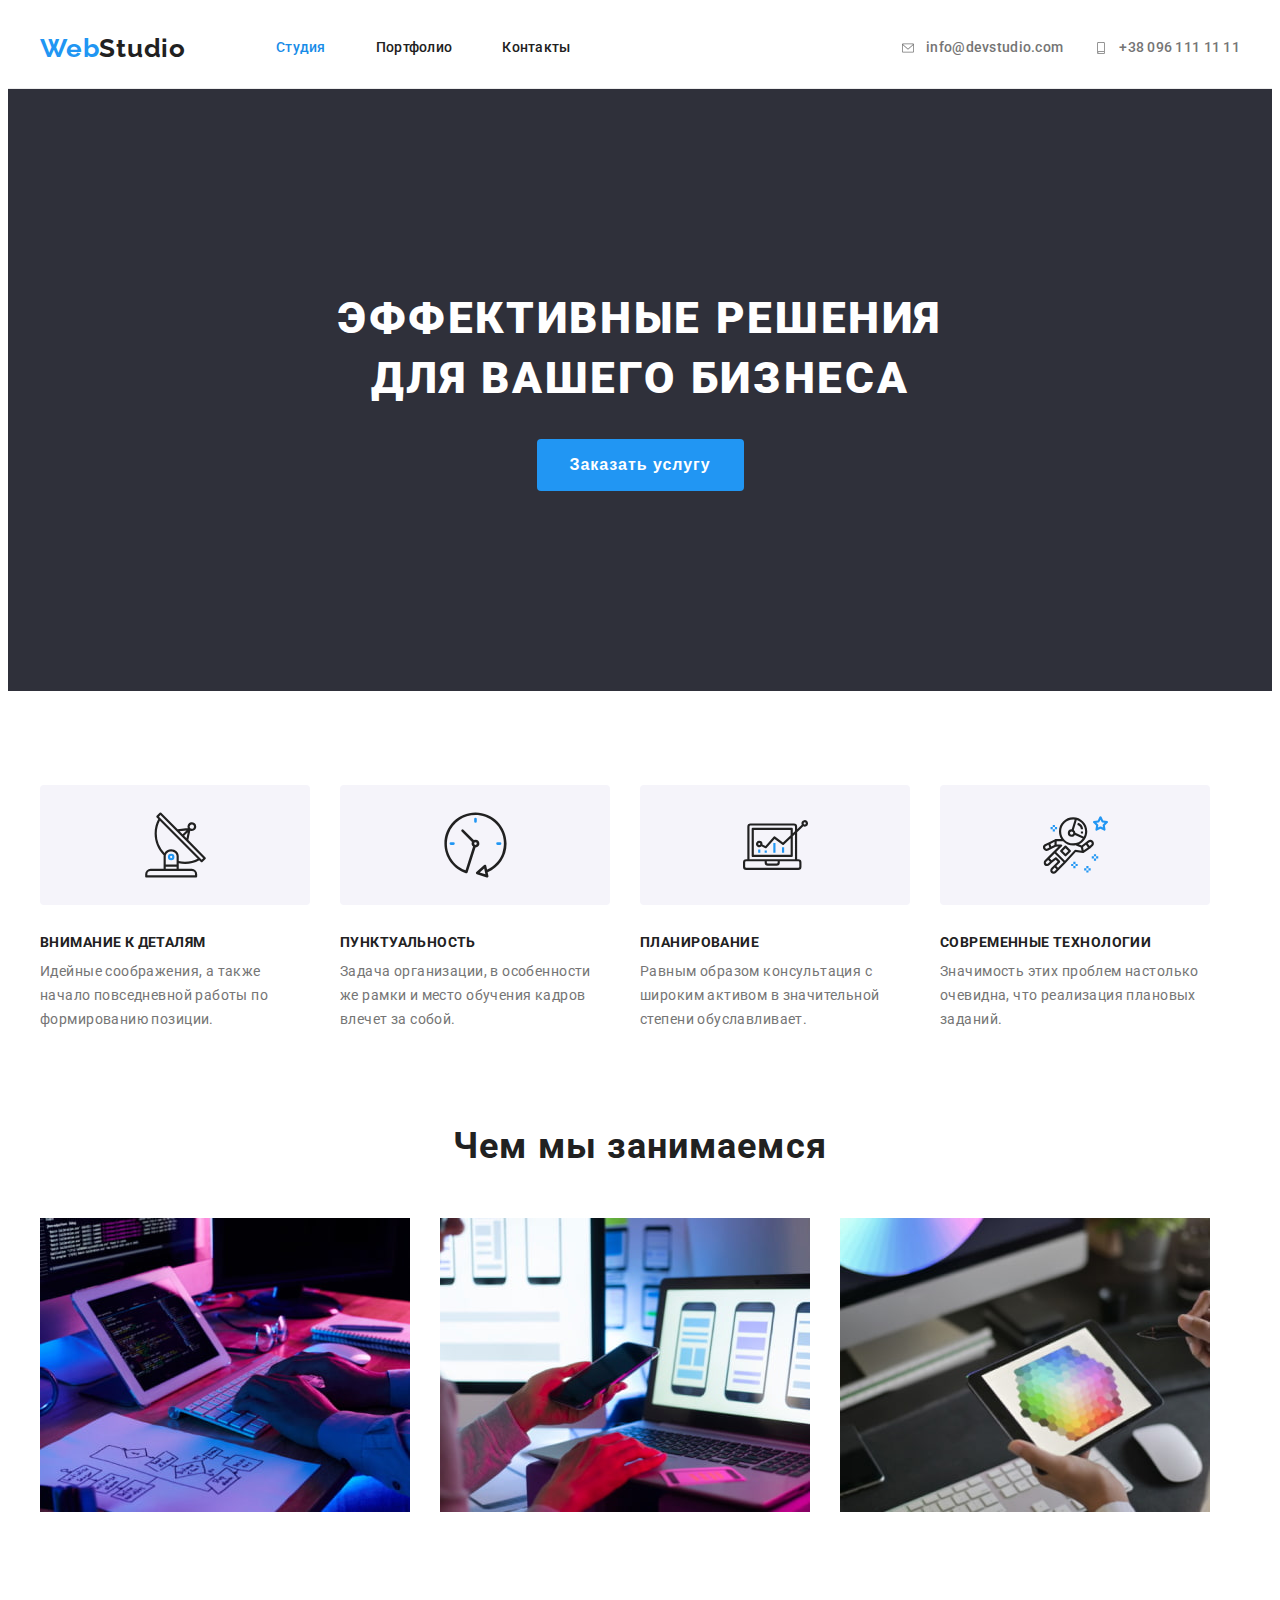
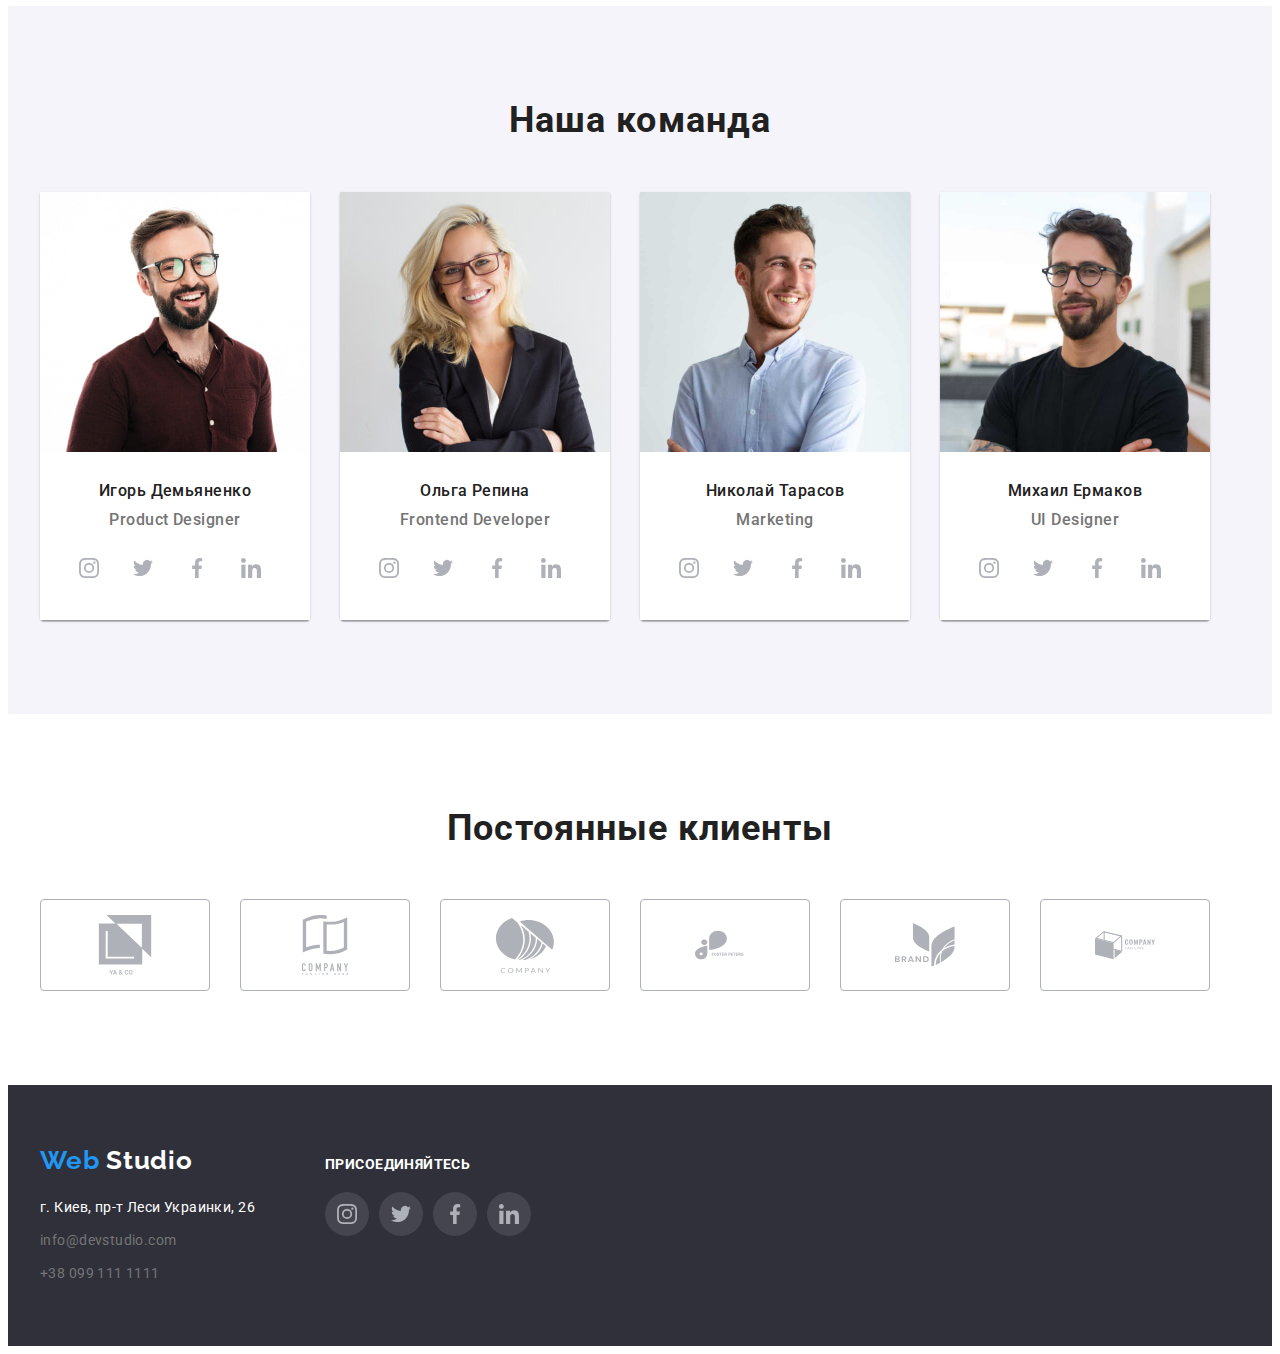
==== index.html @ 4fe82eee "hw4" ====
<!DOCTYPE html>
<html lang="ru">
<head>
    <meta charset="UTF-8">
    <meta http-equiv="X-UA-Compatible" content="IE=edge">
    <meta name="viewport" content="width=device-width, initial-scale=1.0">
    <title>Document</title>
    <link rel="stylesheet" href="https://cdnjs.cloudflare.com/ajax/libs/modern-normalize/1.1.0/modern-normalize.min.css"
        integrity="sha512-wpPYUAdjBVSE4KJnH1VR1HeZfpl1ub8YT/NKx4PuQ5NmX2tKuGu6U/JRp5y+Y8XG2tV+wKQpNHVUX03MfMFn9Q=="
        crossorigin="anonymous" referrerpolicy="no-referrer" />
    <link rel="preconnect" href="https://fonts.googleapis.com">
    <link rel="preconnect" href="https://fonts.gstatic.com" crossorigin>
    <link href="https://fonts.googleapis.com/css2?family=Roboto:wght@400;500;700;900&display=swap" rel="stylesheet">
    <link rel="preconnect" href="https://fonts.googleapis.com">
    <link rel="preconnect" href="https://fonts.gstatic.com" crossorigin>
    <link href="https://fonts.googleapis.com/css2?family=Raleway:wght@700&display=swap" rel="stylesheet">
    <link rel="stylesheet" href="./css/styles.css">
</head>
<body>
    <header class="page-header border">
        <div class="container header-wrap">
            <a href="./index.html" class="logo link margin-logo"><span class="blue-logo-part">Web</span>Studio</a>
            <nav class="navigation">
                <ul class="list-flex">
                    <li class="m-left list">
                        <a class="header-link link current" href="./index.html">Студия</a></li>
                    <li class="m-left list">
                        <a class="header-link link" href="./portfolio.html">Портфолио</a></li>
                    <li class="m-left list">
                        <a class="header-link link" href="">Контакты</a></li>   
                </ul>
            </nav>
            <ul class="header-contacts">
                <li class="header-contacts-item list">
                    <a class="contacts-link header-link link" href="mailto:info@devstudio.com">
                        <svg class="button-icon" width="16px" height="12px">
                            <use href="./images/symbol-defs.svg#icon-envelope"></use>
                        </svg>
                        info@devstudio.com</a></li>
                <li class="header-contacts-item list">
                    <a class="contacts-link header-link link" href="tel:+380961111111">
                        <svg class="button-icon" width="16px" height="12px">
                            <use href="./images/symbol-defs.svg#icon-smartphone"></use>
                        </svg>
                        +38 096 111 11 11</a></li>
            </ul> 
        </div>
    </header>
    <main>
        <section class="hero">
            <div class="container text-center">
                <h1 class="hero-title centred">Эффективные решения <br> для вашего бизнеса</h1>
                <button class="hero-button btn" type="button">Заказать услугу</button>
            </div>
        </section>
        <!--Преимущества-->
        <section class="benefits section">
            <div class="container ">
                <h2 class="benefits-title centred visually-hidden">Наши преимущества</h2>
                    <ul class="benefits-list">
                        <li class="benefit-item list">
                            <div class="bg-icon">
                                <svg width="65px" height="70px">
                                    <use href="./images/symbol-defs.svg#icon-antenna"></use>
                                </svg>
                            </div>
                            <h3 class="benefit-title">Внимание к деталям</h3>
                            <p class="benefit-text">Идейные соображения, а также начало повседневной работы по формированию позиции.</p>
                        </li>
                        <li class="benefit-item list">
                            <div class="bg-icon">
                                <svg width="65px" height="70px">
                                    <use href="./images/symbol-defs.svg#icon-clock"></use>
                                </svg>
                            </div>
                            <h3 class="benefit-title">Пунктуальность</h3>
                            <p class="benefit-text">Задача организации, в особенности же рамки и место обучения кадров влечет за собой.</p>
                        </li>
                        <li class="benefit-item list">
                            <div class="bg-icon">
                                <svg width="65px" height="70px">
                                    <use href="./images/symbol-defs.svg#icon-diagram"></use>
                                </svg>
                            </div>
                            <h3 class="benefit-title">Планирование</h3>
                            <p class="benefit-text">Равным образом консультация с широким активом в значительной степени обуславливает.</p>
                        </li>
                        <li class="benefit-item list">
                            <div class="bg-icon">
                                <svg width="65px" height="70px">
                                    <use href="./images/symbol-defs.svg#icon-astronaut"></use>
                                </svg>
                            </div>
                            <h3 class="benefit-title">Современные технологии</h3>
                            <p class="benefit-text">Значимость этих проблем настолько очевидна, что реализация плановых заданий.</p>
                        </li>
                    </ul>
            </div>
        </section>
        <!--Примеры работ-->
        <section class="works section">
            <div class="container">
                <h2 class="title-text">Чем мы занимаемся</h2>
                <ul class="works-list">
                    <li class="works-picture list">
                        <img src="./images/cputub.jpg" alt="человек работает на компьютере и планшете" width="370" height="294">
                    </li>
                    <li class="works-picture list">
                        <img src="./images/cpusmart.jpg" alt="человек работает на компьютере и смартфоне" width="370" height="294">
                    </li>
                    <li class="works-picture list">
                        <img src="./images/tub.jpg" alt="человек работает на планшете" width="370" height="294">
                    </li>
                </ul>
            </div>
        </section>
        <!--Сотрудники-->
        <section class="team section">
            <div class="container">
                <h2 class="title-text">Наша команда</h2>
                <ul class="team-list">
                    <li class="team-employee list">
                        <img class="team-img" src="./images/igor.jpg" alt="фото игоря" width="270" height="260">
                        <div class="employee-wrap">
                            <h3 class="employee-text">Игорь Демьяненко</h3>
                            <p class="employee-position employee-text" lang="en">Product Designer</p>
                            <ul class="network">
                                <li class="list">
                                    <a class="network-link" href=""> 
                                        <div class="network-icon">
                                            <svg width="20px" height="20px">
                                                <use href="./images/symbol-defs.svg#icon-instagram"></use>
                                            </svg>
                                        </div>
                                    </a>
                                </li>
                                <li class="list">
                                    <a class="network-link" href="">
                                        <div class="network-icon">
                                            <svg width="20px" height="20px">
                                                <use href="./images/symbol-defs.svg#icon-twitter"></use>
                                            </svg>
                                        </div>
                                    </a>
                                </li>
                                <li class="list">
                                    <a class="network-link" href="">
                                        <div class="network-icon">
                                            <svg width="20px" height="20px">
                                                <use href="./images/symbol-defs.svg#icon-facebook"></use>
                                            </svg>
                                        </div>
                                    </a>
                                </li>
                                <li class="list">
                                    <a class="network-link" href="">
                                        <div class="network-icon">
                                            <svg width="20px" height="20px">
                                                <use href="./images/symbol-defs.svg#icon-linkedin"></use>
                                            </svg>
                                        </div>
                                    </a>
                                </li>
                            </ul>
                        </div>
                    </li>
                    <li class="team-employee list">
                        <img class="team-img" src="./images/olga.jpg" alt="фото ольги" width="270" height="260">
                        <div class="employee-wrap">
                            <h3 class="employee-text">Ольга Репина</h3>
                            <p class="employee-position employee-text" lang="en">Frontend Developer</p>
                            <ul class="network">
                                <li class="list">
                                    <a class="network-link" href="">
                                        <div class="network-icon">
                                            <svg width="20px" height="20px">
                                                <use href="./images/symbol-defs.svg#icon-instagram"></use>
                                            </svg>
                                        </div>
                                    </a>
                                </li>
                                <li class="list">
                                    <a class="network-link" href="">
                                        <div class="network-icon">
                                            <svg width="20px" height="20px">
                                                <use href="./images/symbol-defs.svg#icon-twitter"></use>
                                            </svg>
                                        </div>
                                    </a>
                                </li>
                                <li class="list">
                                    <a class="network-link" href="">
                                        <div class="network-icon">
                                            <svg width="20px" height="20px">
                                                <use href="./images/symbol-defs.svg#icon-facebook"></use>
                                            </svg>
                                        </div>
                                    </a>
                                </li>
                                <li class="list">
                                    <a class="network-link" href="">
                                        <div class="network-icon">
                                            <svg width="20px" height="20px">
                                                <use href="./images/symbol-defs.svg#icon-linkedin"></use>
                                            </svg>
                                        </div>
                                    </a>
                                </li>
                            </ul>
                        </div>
                    </li>
                    <li class="team-employee list">
                        <img class="team-img" src="./images/nikolay.jpg" alt="фото николая" width="270" height="260">
                        <div class="employee-wrap">
                            <h3 class="employee-text">Николай Тарасов</h3>
                            <p class="employee-position employee-text" lang="en">Marketing</p>
                            <ul class="network">
                                <li class="list">
                                    <a class="network-link" href="">
                                        <div class="network-icon">
                                            <svg width="20px" height="20px">
                                                <use href="./images/symbol-defs.svg#icon-instagram"></use>
                                            </svg>
                                        </div>
                                    </a>
                                </li>
                                <li class="list">
                                    <a class="network-link" href="">
                                        <div class="network-icon">
                                            <svg width="20px" height="20px">
                                                <use href="./images/symbol-defs.svg#icon-twitter"></use>
                                            </svg>
                                        </div>
                                    </a>
                                </li>
                                <li class="list">
                                    <a class="network-link" href="">
                                        <div class="network-icon">
                                            <svg width="20px" height="20px">
                                                <use href="./images/symbol-defs.svg#icon-facebook"></use>
                                            </svg>
                                        </div>
                                    </a>
                                </li>
                                <li class="list">
                                    <a class="network-link" href="">
                                        <div class="network-icon">
                                            <svg width="20px" height="20px">
                                                <use href="./images/symbol-defs.svg#icon-linkedin"></use>
                                            </svg>
                                        </div>
                                    </a>
                                </li>
                            </ul>
                        </div>
                    </li>
                    <li class="team-employee list">
                        <img class="team-img" src="./images/michail.jpg" alt="фото михаила" width="270" height="260">
                        <div class="employee-wrap">
                            <h3 class="employee-text">Михаил Ермаков</h3>
                            <p class="employee-position employee-text" lang="en">UI Designer</p>
                            <ul class="network">
                                <li class="list">
                                    <a class="network-link" href="">
                                        <div class="network-icon">
                                            <svg width="20px" height="20px">
                                                <use href="./images/symbol-defs.svg#icon-instagram"></use>
                                            </svg>
                                        </div>
                                    </a>
                                </li>
                                <li class="list">
                                    <a class="network-link" href="">
                                        <div class="network-icon">
                                            <svg width="20px" height="20px">
                                                <use href="./images/symbol-defs.svg#icon-twitter"></use>
                                            </svg>
                                        </div>
                                    </a>
                                </li>
                                <li class="list">
                                    <a class="network-link" href="">
                                        <div class="network-icon">
                                            <svg width="20px" height="20px">
                                                <use href="./images/symbol-defs.svg#icon-facebook"></use>
                                            </svg>
                                        </div>
                                    </a>
                                </li>
                                <li class="list">
                                    <a class="network-link" href="">
                                        <div class="network-icon">
                                            <svg width="20px" height="20px">
                                                <use href="./images/symbol-defs.svg#icon-linkedin"></use>
                                            </svg>
                                        </div>
                                    </a>
                                </li>
                            </ul>
                        </div>
                    </li>
                </ul>
            </div>
        </section>
    <!-- Постоянные клиенты -->
        <section class="section">
            <div class="container">
                <h2 class="title-text">Постоянные клиенты</h2>
                <ul class="list-flex clients">
                    <li class="list">
                        <a href="">
                            <div class="bg-clients clients-icon">
                                <svg width="106px" height="60px">
                                    <use href="./images/symbol-defs.svg#icon-group1">
                                    </use>
                                </svg>
                            </div>
                        </a>
                    </li>
                    <li class="list">
                        <a href="">
                            <div class="bg-clients clients-icon">
                                <svg width="106px" height="60px">
                                    <use href="./images/symbol-defs.svg#icon-group2">
                                    </use>
                                </svg>
                            </div>
                        </a>
                    </li>
                    <li class="list">
                        <a href="">
                            <div class="bg-clients clients-icon">
                                <svg width="106px" height="60px">
                                    <use href="./images/symbol-defs.svg#icon-group3">
                                    </use>
                                </svg>
                            </div>
                        </a>
                    </li>
                    <li class="list">
                        <a href="">
                            <div class="bg-clients clients-icon">
                                <svg width="106px" height="60px">
                                    <use href="./images/symbol-defs.svg#icon-group4">
                                    </use>
                                </svg>
                            </div>
                        </a>
                    </li>
                    <li class="list">
                        <a href="">
                            <div class="bg-clients clients-icon">
                                <svg width="106px" height="60px">
                                    <use href="./images/symbol-defs.svg#icon-group5">
                                    </use>
                                </svg>
                            </div>
                        </a>
                    </li>
                    <li class="list">
                        <a href="">
                            <div class="bg-clients clients-icon">
                                <svg width="106px" height="60px">
                                    <use href="./images/symbol-defs.svg#icon-group6">
                                    </use>
                                </svg>
                            </div>
                        </a>
                    </li>
                </ul>
            </div>
        </section>
    </main>
    <!--Контакты-->
    <footer class="footer bbg-color">
        <div class="container list-flex baseline">
            <div class="footer-leftblock">
            <a href="./index.html" class="logo-footer logo white link">
                <span class="blue-logo-part">Web</span>
                Studio</a>
            <address class="address">
                <ul class="address-list">
                            <li class="list"><a class="white address-contacts link " href="https://goo.gl/maps/EYbTeW79EmDgqPvR7">г. Киев, пр-т
                                    Леси Украинки, 26</a></li>
                            <li class="list"><a class="address-contacts link" href="mailto:info@devstudio.com">info@devstudio.com</a></li>
                            <li class="list"><a class="address-contacts link" href="tel:+380991111111">+38 099 111 1111</a></li>
                </ul>
            </div>
                <div>
                    <h2 class="footer-join">Присоединяйтесь</h2>
                    <ul class="footer-network">
                        <li class="list">
                            <a class="network-link" href="">
                                <div class="network-icon network-icon-bg">
                                    <svg width="20px" height="20px">
                                        <use href="./images/symbol-defs.svg#icon-instagram"></use>
                                    </svg>
                                </div>
                            </a>
                        </li>
                        <li class="list">
                            <a class="network-link" href="">
                                <div class="network-icon network-icon-bg">
                                    <svg width="20px" height="20px">
                                        <use href="./images/symbol-defs.svg#icon-twitter"></use>
                                    </svg>
                                </div>
                            </a>
                        </li>
                        <li class="list">
                            <a class="network-link" href="">
                                <div class="network-icon network-icon-bg">
                                    <svg width="20px" height="20px">
                                        <use href="./images/symbol-defs.svg#icon-facebook"></use>
                                    </svg>
                                </div>
                            </a>
                        </li>
                        <li class="list">
                            <a class="network-link" href="">
                                <div class="network-icon network-icon-bg">
                                    <svg width="20px" height="20px">
                                        <use href="./images/symbol-defs.svg#icon-linkedin"></use>
                                    </svg>
                                </div>
                            </a>
                        </li>
                    </ul>
                </div>
            </address>    
        </div>
    </footer>
</body>
</html>
---- css/styles.css ----
:root {
  --white-text-color: #ffffff;
  --title-color: #212121;
  --main-text-color: #757575;
  --hover-color: #2196f3;
  --bg-btn-color: #2196f3;
  --btn-hover-color: #188ce8;
  --bg-color: #2f303a;
  --bg-section-color: #f5f4fa;
  --clients-icon-color: #afb1b8;
  --bg-network-footer-color: #44454e;
}
body {
  font-family: "Roboto", sans-serif;
  color: var(--main-text-color);
}

/* Сброс точек в списках */
.list {
  list-style: none;
}
/* Сброс подчёркиваний ссылок */
.link {
  text-decoration: none;
}
/* Сброс маржинов и падингов h,p,ul */
h1,
h2,
h3,
h4,
h5,
h6,
p,
ul {
  margin: 0;
  padding: 0;
}
/* Основной контейнер */
.container {
  width: 1200px;
  padding-left: 15px;
  padding-right: 15px;
  margin: 0 auto;
}
/* Параметры секций */
.section {
  padding: 94px 0;
}
/* Визуальное скрытие */
.visually-hidden {
  position: absolute;
  clip: rect(0 0 0 0);
  width: 1px;
  height: 1px;
  margin: -1px;
}
/* Центрирование текста */
.text-center {
  text-align: center;
}
/* Параметры img */
img {
  display: block;
  width: 100%;
  height: auto;
}
/* Блоки под иконки в Преимуществах */
.bg-icon {
  display: flex;
  justify-content: center;
  align-items: center;
  background-color: var(--bg-section-color);
  border-radius: 4px;
  width: 270px;
  height: 120px;
  margin-bottom: 30px;
}
/* Маржин для иконок в кнопках */
.button-icon {
  margin-right: 10px;
}
/* Фон логотипов клиентов */
.bg-clients {
  display: flex;
  justify-content: center;
  align-items: center;
  box-sizing: border-box;
  border: 1px solid #afb1b8;
  border-radius: 4px;
  width: 170px;
  height: 92px;
}
/* Маржин для логотипов клиентов */
.bg-clients:nth-last-child(n) {
  margin-right: 30px;
}

/* Обёртка для хедера */
.header-wrap {
  display: flex;
  align-items: center;
}
/* Рамка в хедере */
.border {
  border-bottom: 1px solid #ececec;
}
/* Синяя часть логотипа в хедере */
.blue-logo-part {
  font-weight: 700;
  font-size: 26px;
  line-height: 1.19;
  letter-spacing: 0.03em;
  color: var(--hover-color);
}
/* Тёмная часть доготипа в хедере */
.logo {
  font-family: "Raleway", sans-serif;
  font-weight: 700;
  font-size: 26px;
  line-height: 1.19;
  letter-spacing: 0.03em;
  color: var(--title-color);
}
/* Отступ в лого */
.margin-logo {
  margin-right: 90px;
}

/* Ссылка лого в хедере */
.header-link {
  display: inline-block;
  padding: 32px 0;
  font-style: normal;
  font-weight: 500;
  font-size: 14px;
  line-height: 1.14;
  letter-spacing: 0.02em;
  color: var(--title-color);
}
/* Ховер и фокус лого в хедере */
.header-link:hover,
.header-link:focus {
  color: var(--hover-color);
  fill: var(--hover-color);
}

/* Отступы между ссылками в навигации хедера */
.list-flex .m-left + .m-left {
  margin-left: 50px;
}
/* Контакты хедера */
.header-contacts {
  display: flex;
  margin-left: auto;
}
/* Подсветка ссылки выбранной страницы */
.list-flex .link.current {
  color: var(--btn-hover-color);
}

/* Отступ первого элемента списка контактов в хедере */
.header-contacts-item:first-child {
  margin-right: 30px;
}
/* Ссылка на электронную почту в хедере */
.contacts-link {
  display: flex;
  justify-content: center;
  align-items: center;
  color: var(--main-text-color);
  fill: var(--main-text-color);
}
/* Заголовок Героя */
.hero-title {
  margin-bottom: 30px;
  font-weight: 900;
  font-size: 44px;
  line-height: 1.36;
  text-align: center;
  letter-spacing: 0.06em;
  text-transform: uppercase;
  color: var(--white-text-color);
}
/* Кнопка: универсальные параметры */
.btn {
  display: inline-block;
  font-size: 16px;
  text-align: center;
  cursor: pointer;
  border-radius: 4px;
  border: 1px solid transparent;
}
/* Фон и падинг Героя */
.hero {
  background-color: var(--bg-color);
  padding: 200px 0;
}
/* Кнопка Героя */
.hero-button {
  padding: 10px 32px;
  min-width: 200px;
  font-weight: 700;
  line-height: 1.87;
  letter-spacing: 0.06em;
  color: var(--white-text-color);
  background-color: var(--bg-btn-color);
}
/* Универсальные ховер и фокус кнопок */
.hero-button:hover,
.hero-button:focus {
  background-color: var(--btn-hover-color);
}
/* Заголовок преимуществ */
.benefit-title {
  margin-bottom: 10px;
  font-weight: 700;
  font-size: 14px;
  line-height: 1.14;
  letter-spacing: 0.03em;
  text-transform: uppercase;
  color: var(--title-color);
}

/* Пункт списка преимуществ */
.benefit-item {
  width: 270px;
}
/* Отступ между пунктами списка преимуществ */
.benefit-item + .benefit-item {
  margin-left: 30px;
}
/* Текст преимуществ */
.benefit-text {
  font-size: 14px;
  line-height: 1.71;
  letter-spacing: 0.03em;
  color: var(--main-text-color);
}
/* Сброс верхнего паддинга в works */
.works {
  padding-top: 0;
}
/* Заголовок примеров работ */
.title-text {
  margin-bottom: 50px;
  font-weight: 700;
  font-size: 36px;
  line-height: 1.16;
  text-align: center;
  letter-spacing: 0.03em;
  color: var(--title-color);
}
/* Секция Команда  */
.team {
  background-color: var(--bg-section-color);
}
/* Карточка сотрудника */
.card {
  padding-top: 30px;
  padding-bottom: 30px;
  background-color: var(--white-text-color);
}
/* Флекс-контейнер для списков команды и работ */
.team-list,
.address,
.works-list,
.footer-network,
.list-flex,
.benefits-list,
.footer-network {
  display: flex;
}
/* Отступы для для пунктов списков работ и команды */
.works-picture + .works-picture,
.team-employee + .team-employee {
  margin-left: 30px;
}
/* Пункты списка сотрудников */
.team-employee {
  width: 270px;
  box-shadow: 0px 1px 3px rgba(0, 0, 0, 0.12), 0px 1px 1px rgba(0, 0, 0, 0.14),
    0px 2px 1px rgba(0, 0, 0, 0.2);
  border-radius: 0px 0px 4px 4px;
}
/* Враппер для employee */
.employee-wrap {
  padding-top: 30px;
  padding-bottom: 30px;
  background-color: #ffffff;
}
/* Имена сотрудников */
.employee-text {
  font-weight: 500;
  font-size: 16px;
  line-height: 1.18;
  text-align: center;
  letter-spacing: 0.03em;
  color: var(--title-color);
}
/* Должности сотрудников */
.employee-position {
  color: var(--main-text-color);
  margin-top: 10px;
}
/* Блоки соцсетей */
.network {
  display: flex;
  justify-content: center;
  padding: 16px 32px 0px 32px;
}
/* Геометрия для ссылок */
.network-link,
.portfolio-link {
  display: block;
}
.portfolio-link:hover,
.portfolio-link:focus {
  cursor: pointer;
  box-shadow: 0px 1px 1px rgba(0, 0, 0, 0.12), 0px 4px 4px rgba(0, 0, 0, 0.06),
    1px 4px 6px rgba(0, 0, 0, 0.16);
}
/* Иконка соцсетей */
.network-icon {
  width: 44px;
  height: 44px;
  margin: 0px;
  fill: var(--clients-icon-color);
  display: flex;
  justify-content: center;
  align-items: center;
  border-radius: 50%;
}
/* Фон для иконок соцсетей */
.network-icon-bg {
  background-color: var(--bg-network-footer-color);
}
/* Маржин иконок соцсетей */
.network-icon:nth-last-child(n) {
  margin-right: 10px;
}
/* Ховер и фокус иконок соцсетей */
.network-icon:hover,
.network-icon:focus {
  background-color: var(--hover-color);
  fill: var(--white-text-color);
}
/* Выравнивание по базовой линии */
.baseline {
  align-items: baseline;
}
/* Цвет логипов клиентов */
.clients-icon {
  fill: var(--clients-icon-color);
}
/* Ховер и фокус логотипов клиентов */
.clients-icon:hover,
.clients-icon:focus {
  fill: var(--hover-color);
  border-color: var(--hover-color);
}
/* footer */
.footer {
  padding-top: 60px;
  padding-bottom: 60px;
  background-color: var(--bg-color);
}
/* Левый блок в футере */
.footer-leftblock {
  margin-right: 70px;
}
/* Отступ для лого в футере */
.logo-footer {
  display: inline-block;
  margin-bottom: 20px;
  font-family: "Raleway", sans-serif;
  font-weight: 700;
  font-size: 26px;
  line-height: 1.19;
  letter-spacing: 0.03em;
}

/* Ссылка на адрес на карте в футере */
.address-contacts {
  font-style: normal;
  font-size: 14px;
  line-height: 1.71;
  letter-spacing: 0.03em;
  color: var(--main-text-color);
}
/* Ховер и фокус ссылки на адрес на карте в футере */
.address-contacts:hover,
.address-contacts:focus {
  color: var(--hover-color);
}
/* Цвет ссылки на карту в футере */
.white {
  color: var(--white-text-color);
}
/* Маржин на список в адресе */
.address-list .list {
  margin-bottom: 9px;
}
/* Сброс маржинов в списках */
.list:nth-last-child(1) {
  margin-bottom: 0;
}
/* Присоединяйтесь в футере  */
.footer-join {
  display: flex;
  margin-bottom: 20px;
  font-size: 14px;
  line-height: 16px;
  letter-spacing: 0.03em;
  text-transform: uppercase;
  color: var(--white-text-color);
}

/* ---------Страница Портфолио---------- */

/* Список кнопок в портфолио */
.filter {
  display: flex;
  justify-content: center;
  margin-bottom: 50px;
}
/* Отступ между кнопками фильтра */
.filter-item + .filter-item {
  margin-left: 8px;
}
/* Кнопки фильтра в портфолио */
.filter-btn {
  font-weight: 500;
  line-height: 1.6;
  letter-spacing: 0.03em;
}
/* Ховер и фокус кнопок в фильтре */
.filter-btn:hover,
.filter-btn:focus {
  background-color: var(--btn-hover-color);
  color: var(--white-text-color);
}
/* Падинги кнопок фильтра */
.btn-all {
  padding: 6px 22px;
}
/* Обёртка для портфолио  */
.my-portfolio-list {
  display: flex;
  flex-wrap: wrap;
}
/* Элементы портфолио */
.portfolio-list {
  width: 370px;

  margin-right: 30px;
  margin-bottom: 30px;
}
/* Сброс марджинов для каждого третьего элемента портфолио */
.portfolio-list:nth-child(3n) {
  margin-right: 0;
}
/* Сброс отступов последних трёх элементов портфолио */
.portfolio-list:nth-last-child(-n + 3) {
  margin-bottom: 0;
}
/* Обёртка для текста в портфолио */
.text-wrap {
  padding: 20px 24px;
  /* border: 1px solid #eeeeee; */
  border-left: 1px solid #eeeeee;
  border-right: 1px solid #eeeeee;
  border-bottom: 1px solid #eeeeee;
}
/* Заголовок Портфолио */
.portfolio-title {
  font-weight: 700;
  font-size: 18px;
  line-height: 2;
  letter-spacing: 0.06em;
  color: var(--title-color);
}
/* Основной текст под каждым из проектов в портфолио */
.portfolio-text {
  font-size: 16px;
  line-height: 1.87;
  letter-spacing: 0.03em;
  color: var(--main-text-color);
}
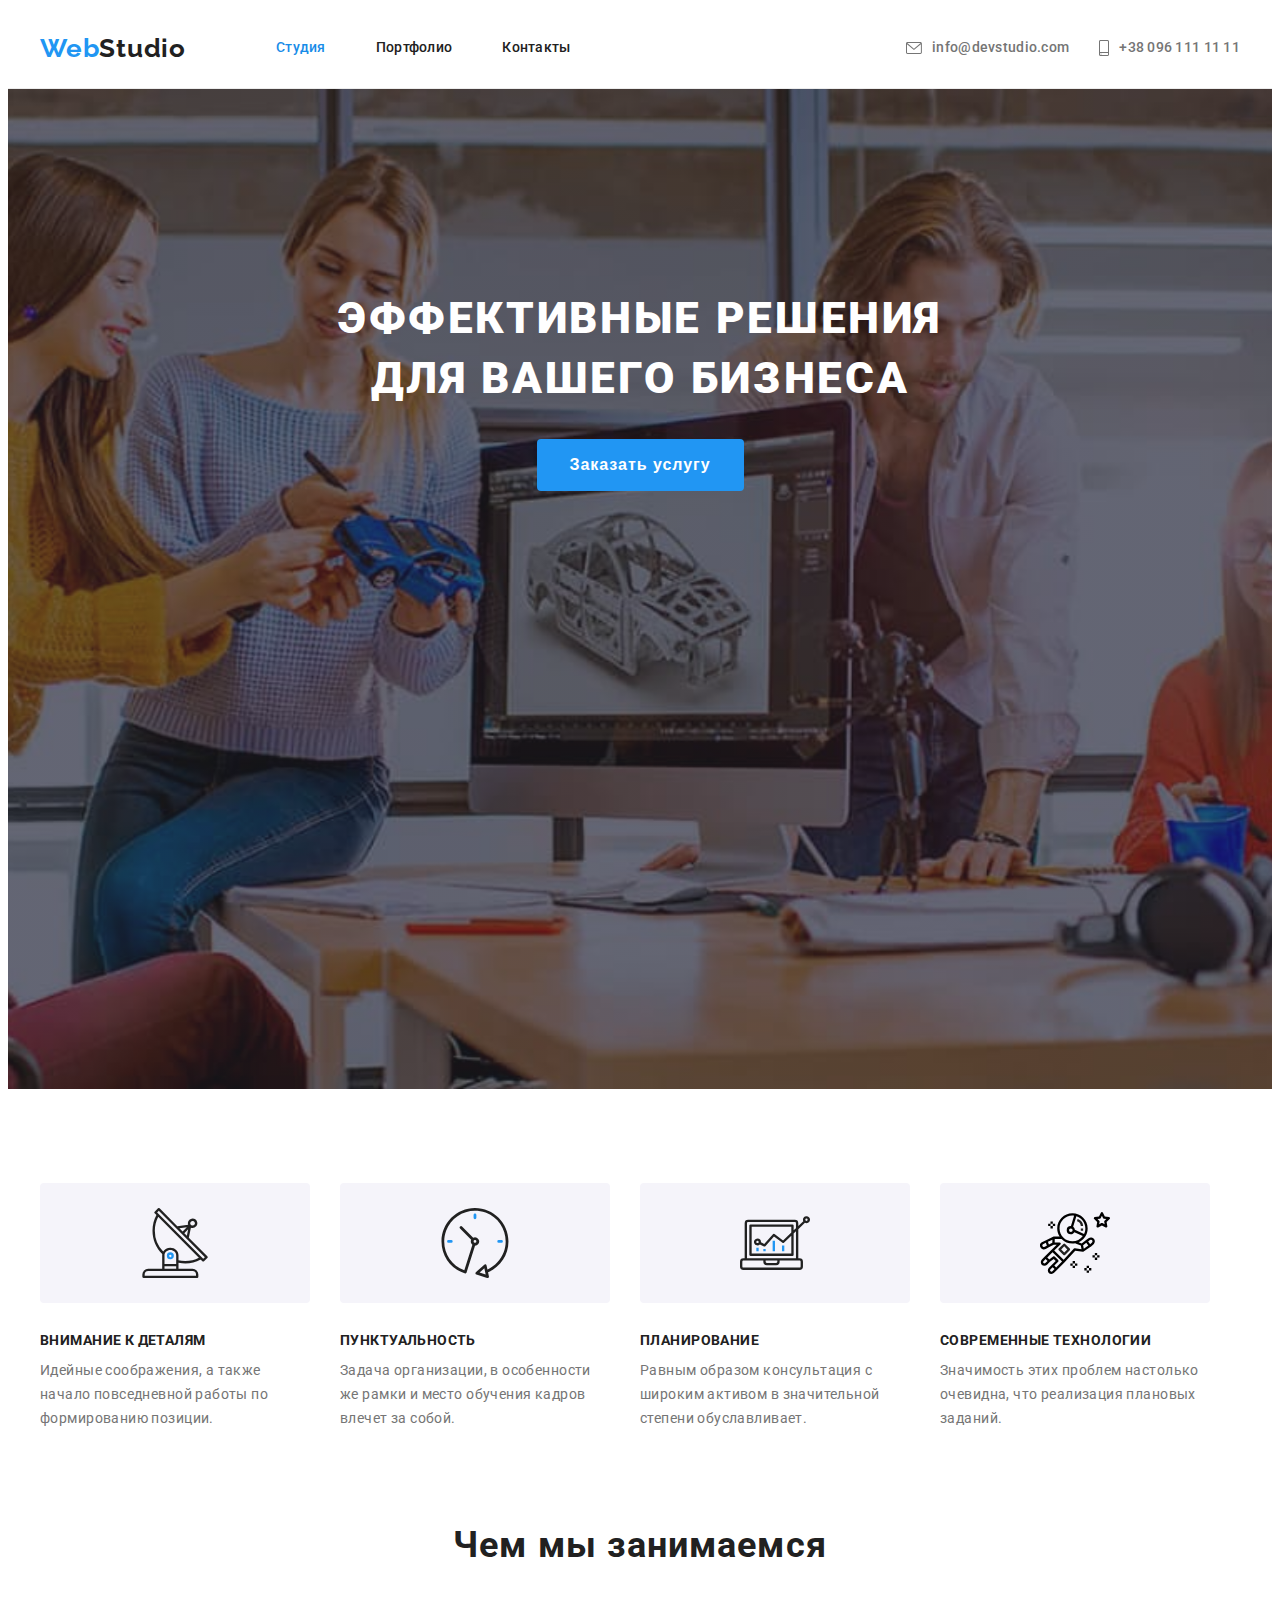
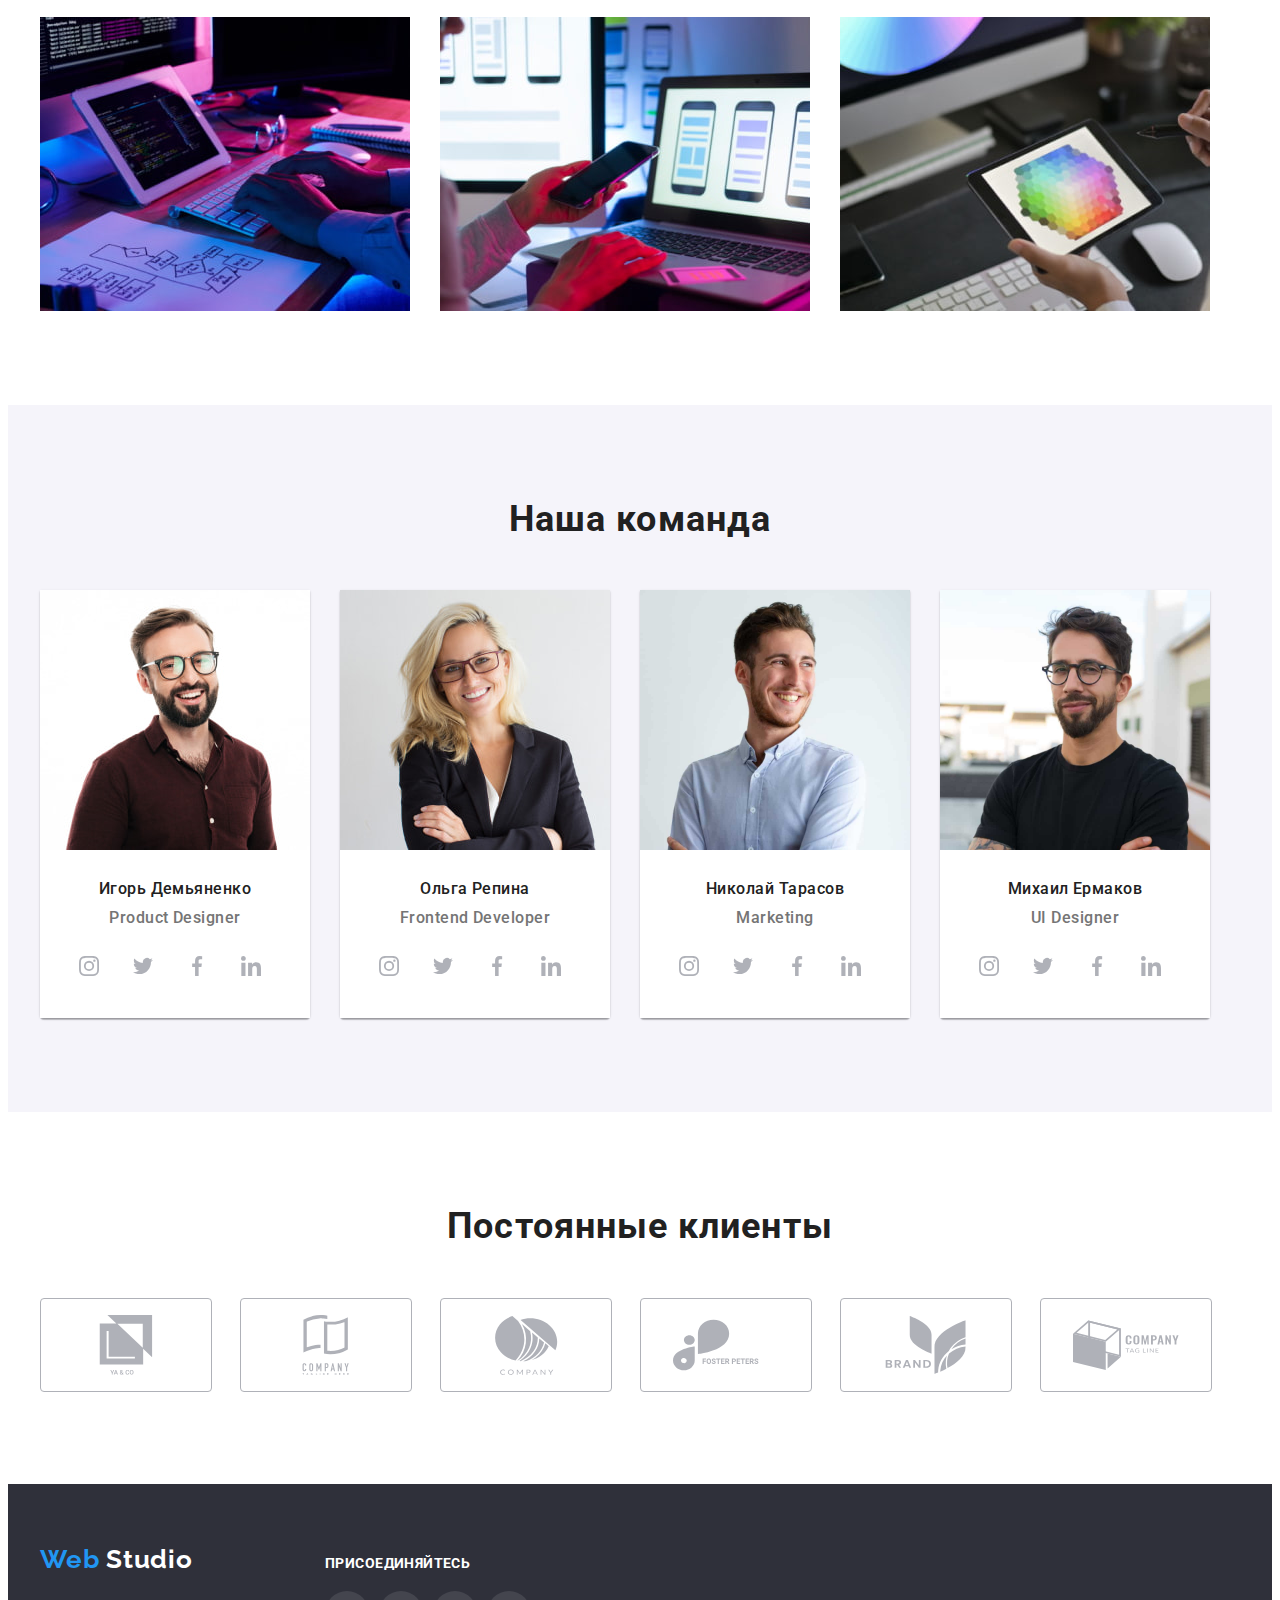
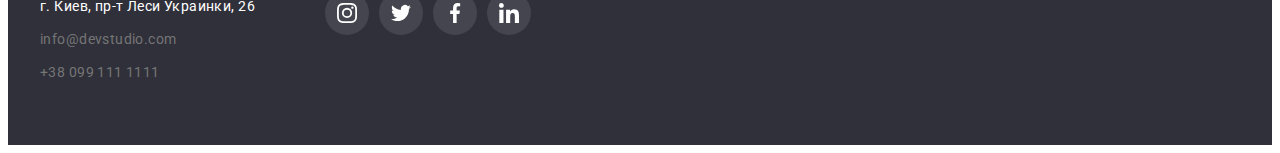
==== commit f671c79b: "hw-4-update2" ====
--- a/index.html
+++ b/index.html
@@ -39,7 +39,7 @@
                         info@devstudio.com</a></li>
                 <li class="header-contacts-item list">
                     <a class="contacts-link header-link link" href="tel:+380961111111">
-                        <svg class="button-icon" width="16px" height="12px">
+                        <svg class="button-icon" width="10px" height="16px">
                             <use href="./images/symbol-defs.svg#icon-smartphone"></use>
                         </svg>
                         +38 096 111 11 11</a></li>
@@ -60,7 +60,7 @@
                     <ul class="benefits-list">
                         <li class="benefit-item list">
                             <div class="bg-icon">
-                                <svg width="65px" height="70px">
+                                <svg width="70" height="70">
                                     <use href="./images/symbol-defs.svg#icon-antenna"></use>
                                 </svg>
                             </div>
@@ -69,7 +69,7 @@
                         </li>
                         <li class="benefit-item list">
                             <div class="bg-icon">
-                                <svg width="65px" height="70px">
+                                <svg width="70" height="70">
                                     <use href="./images/symbol-defs.svg#icon-clock"></use>
                                 </svg>
                             </div>
@@ -78,7 +78,7 @@
                         </li>
                         <li class="benefit-item list">
                             <div class="bg-icon">
-                                <svg width="65px" height="70px">
+                                <svg width="70" height="70">
                                     <use href="./images/symbol-defs.svg#icon-diagram"></use>
                                 </svg>
                             </div>
@@ -87,7 +87,7 @@
                         </li>
                         <li class="benefit-item list">
                             <div class="bg-icon">
-                                <svg width="65px" height="70px">
+                                <svg width="70" height="70">
                                     <use href="./images/symbol-defs.svg#icon-astronaut"></use>
                                 </svg>
                             </div>
@@ -125,40 +125,32 @@
                             <h3 class="employee-text">Игорь Демьяненко</h3>
                             <p class="employee-position employee-text" lang="en">Product Designer</p>
                             <ul class="network">
-                                <li class="list">
+                                <li class="network-item list">
                                     <a class="network-link" href=""> 
-                                        <div class="network-icon">
-                                            <svg width="20px" height="20px">
-                                                <use href="./images/symbol-defs.svg#icon-instagram"></use>
-                                            </svg>
-                                        </div>
-                                    </a>
-                                </li>
-                                <li class="list">
-                                    <a class="network-link" href="">
-                                        <div class="network-icon">
-                                            <svg width="20px" height="20px">
-                                                <use href="./images/symbol-defs.svg#icon-twitter"></use>
-                                            </svg>
-                                        </div>
-                                    </a>
-                                </li>
-                                <li class="list">
-                                    <a class="network-link" href="">
-                                        <div class="network-icon">
-                                            <svg width="20px" height="20px">
-                                                <use href="./images/symbol-defs.svg#icon-facebook"></use>
-                                            </svg>
-                                        </div>
-                                    </a>
-                                </li>
-                                <li class="list">
-                                    <a class="network-link" href="">
-                                        <div class="network-icon">
-                                            <svg width="20px" height="20px">
-                                                <use href="./images/symbol-defs.svg#icon-linkedin"></use>
-                                            </svg>
-                                        </div>
+                                        <svg class="network-logo " width="20px" height="20px">
+                                            <use href="./images/symbol-defs.svg#icon-instagram"></use>    
+                                        </svg>        
+                                    </a>
+                                </li>
+                                <li class="network-item list">
+                                    <a class="network-link" href="">
+                                        <svg width="20px" height="20px">
+                                            <use href="./images/symbol-defs.svg#icon-twitter"></use>
+                                        </svg>                                    
+                                    </a>
+                                </li>
+                                <li class="network-item list">
+                                    <a class="network-link" href="">
+                                        <svg width="20px" height="20px">
+                                            <use href="./images/symbol-defs.svg#icon-facebook"></use>
+                                        </svg>
+                                    </a>
+                                </li>
+                                <li class="network-item list">
+                                    <a class="network-link" href="">
+                                        <svg width="20px" height="20px">
+                                            <use href="./images/symbol-defs.svg#icon-linkedin"></use>
+                                        </svg>
                                     </a>
                                 </li>
                             </ul>
@@ -170,40 +162,32 @@
                             <h3 class="employee-text">Ольга Репина</h3>
                             <p class="employee-position employee-text" lang="en">Frontend Developer</p>
                             <ul class="network">
-                                <li class="list">
-                                    <a class="network-link" href="">
-                                        <div class="network-icon">
-                                            <svg width="20px" height="20px">
-                                                <use href="./images/symbol-defs.svg#icon-instagram"></use>
-                                            </svg>
-                                        </div>
-                                    </a>
-                                </li>
-                                <li class="list">
-                                    <a class="network-link" href="">
-                                        <div class="network-icon">
-                                            <svg width="20px" height="20px">
-                                                <use href="./images/symbol-defs.svg#icon-twitter"></use>
-                                            </svg>
-                                        </div>
-                                    </a>
-                                </li>
-                                <li class="list">
-                                    <a class="network-link" href="">
-                                        <div class="network-icon">
-                                            <svg width="20px" height="20px">
-                                                <use href="./images/symbol-defs.svg#icon-facebook"></use>
-                                            </svg>
-                                        </div>
-                                    </a>
-                                </li>
-                                <li class="list">
-                                    <a class="network-link" href="">
-                                        <div class="network-icon">
-                                            <svg width="20px" height="20px">
-                                                <use href="./images/symbol-defs.svg#icon-linkedin"></use>
-                                            </svg>
-                                        </div>
+                                <li class="network-item list">
+                                    <a class="network-link" href="">
+                                        <svg width="20px" height="20px">
+                                            <use href="./images/symbol-defs.svg#icon-instagram"></use>
+                                        </svg>
+                                    </a>
+                                </li>
+                                <li class="network-item list">
+                                    <a class="network-link" href="">
+                                        <svg width="20px" height="20px">
+                                            <use href="./images/symbol-defs.svg#icon-twitter"></use>
+                                        </svg>
+                                    </a>
+                                </li>
+                                <li class="network-item list">
+                                    <a class="network-link" href="">
+                                        <svg width="20px" height="20px">
+                                            <use href="./images/symbol-defs.svg#icon-facebook"></use>
+                                        </svg>
+                                    </a>
+                                </li>
+                                <li class="network-item list">
+                                    <a class="network-link" href="">
+                                        <svg width="20px" height="20px">
+                                            <use href="./images/symbol-defs.svg#icon-linkedin"></use>
+                                        </svg>
                                     </a>
                                 </li>
                             </ul>
@@ -215,40 +199,32 @@
                             <h3 class="employee-text">Николай Тарасов</h3>
                             <p class="employee-position employee-text" lang="en">Marketing</p>
                             <ul class="network">
-                                <li class="list">
-                                    <a class="network-link" href="">
-                                        <div class="network-icon">
-                                            <svg width="20px" height="20px">
-                                                <use href="./images/symbol-defs.svg#icon-instagram"></use>
-                                            </svg>
-                                        </div>
-                                    </a>
-                                </li>
-                                <li class="list">
-                                    <a class="network-link" href="">
-                                        <div class="network-icon">
-                                            <svg width="20px" height="20px">
-                                                <use href="./images/symbol-defs.svg#icon-twitter"></use>
-                                            </svg>
-                                        </div>
-                                    </a>
-                                </li>
-                                <li class="list">
-                                    <a class="network-link" href="">
-                                        <div class="network-icon">
-                                            <svg width="20px" height="20px">
-                                                <use href="./images/symbol-defs.svg#icon-facebook"></use>
-                                            </svg>
-                                        </div>
-                                    </a>
-                                </li>
-                                <li class="list">
-                                    <a class="network-link" href="">
-                                        <div class="network-icon">
-                                            <svg width="20px" height="20px">
-                                                <use href="./images/symbol-defs.svg#icon-linkedin"></use>
-                                            </svg>
-                                        </div>
+                                <li class="network-item list">
+                                    <a class="network-link" href="">
+                                        <svg width="20px" height="20px">
+                                            <use href="./images/symbol-defs.svg#icon-instagram"></use>
+                                        </svg>
+                                    </a>
+                                </li>
+                                <li class="network-item list">
+                                    <a class="network-link" href="">
+                                        <svg width="20px" height="20px">
+                                            <use href="./images/symbol-defs.svg#icon-twitter"></use>
+                                        </svg>
+                                    </a>
+                                </li>
+                                <li class="network-item list">
+                                    <a class="network-link" href="">
+                                        <svg width="20px" height="20px">
+                                            <use href="./images/symbol-defs.svg#icon-facebook"></use>
+                                        </svg>
+                                    </a>
+                                </li>
+                                <li class="network-item list">
+                                    <a class="network-link" href="">
+                                        <svg width="20px" height="20px">
+                                            <use href="./images/symbol-defs.svg#icon-linkedin"></use>
+                                        </svg>
                                     </a>
                                 </li>
                             </ul>
@@ -260,40 +236,32 @@
                             <h3 class="employee-text">Михаил Ермаков</h3>
                             <p class="employee-position employee-text" lang="en">UI Designer</p>
                             <ul class="network">
-                                <li class="list">
-                                    <a class="network-link" href="">
-                                        <div class="network-icon">
-                                            <svg width="20px" height="20px">
-                                                <use href="./images/symbol-defs.svg#icon-instagram"></use>
-                                            </svg>
-                                        </div>
-                                    </a>
-                                </li>
-                                <li class="list">
-                                    <a class="network-link" href="">
-                                        <div class="network-icon">
-                                            <svg width="20px" height="20px">
-                                                <use href="./images/symbol-defs.svg#icon-twitter"></use>
-                                            </svg>
-                                        </div>
-                                    </a>
-                                </li>
-                                <li class="list">
-                                    <a class="network-link" href="">
-                                        <div class="network-icon">
-                                            <svg width="20px" height="20px">
-                                                <use href="./images/symbol-defs.svg#icon-facebook"></use>
-                                            </svg>
-                                        </div>
-                                    </a>
-                                </li>
-                                <li class="list">
-                                    <a class="network-link" href="">
-                                        <div class="network-icon">
-                                            <svg width="20px" height="20px">
-                                                <use href="./images/symbol-defs.svg#icon-linkedin"></use>
-                                            </svg>
-                                        </div>
+                                <li class="network-item list">
+                                    <a class="network-link" href="">
+                                        <svg width="20px" height="20px">
+                                            <use href="./images/symbol-defs.svg#icon-instagram"></use>
+                                        </svg>
+                                    </a>
+                                </li>
+                                <li class="network-item list">
+                                    <a class="network-link" href="">
+                                        <svg width="20px" height="20px">
+                                            <use href="./images/symbol-defs.svg#icon-twitter"></use>
+                                        </svg>
+                                    </a>
+                                </li>
+                                <li class="network-item list">
+                                    <a class="network-link" href="">
+                                        <svg width="20px" height="20px">
+                                            <use href="./images/symbol-defs.svg#icon-facebook"></use>
+                                        </svg>
+                                    </a>
+                                </li>
+                                <li class="network-item list">
+                                    <a class="network-link" href="">
+                                        <svg width="20px" height="20px">
+                                            <use href="./images/symbol-defs.svg#icon-linkedin"></use>
+                                        </svg>
                                     </a>
                                 </li>
                             </ul>
@@ -306,65 +274,53 @@
         <section class="section">
             <div class="container">
                 <h2 class="title-text">Постоянные клиенты</h2>
-                <ul class="list-flex clients">
-                    <li class="list">
-                        <a href="">
-                            <div class="bg-clients clients-icon">
-                                <svg width="106px" height="60px">
-                                    <use href="./images/symbol-defs.svg#icon-group1">
-                                    </use>
-                                </svg>
-                            </div>
-                        </a>
-                    </li>
-                    <li class="list">
-                        <a href="">
-                            <div class="bg-clients clients-icon">
-                                <svg width="106px" height="60px">
-                                    <use href="./images/symbol-defs.svg#icon-group2">
-                                    </use>
-                                </svg>
-                            </div>
-                        </a>
-                    </li>
-                    <li class="list">
-                        <a href="">
-                            <div class="bg-clients clients-icon">
-                                <svg width="106px" height="60px">
-                                    <use href="./images/symbol-defs.svg#icon-group3">
-                                    </use>
-                                </svg>
-                            </div>
-                        </a>
-                    </li>
-                    <li class="list">
-                        <a href="">
-                            <div class="bg-clients clients-icon">
-                                <svg width="106px" height="60px">
-                                    <use href="./images/symbol-defs.svg#icon-group4">
-                                    </use>
-                                </svg>
-                            </div>
-                        </a>
-                    </li>
-                    <li class="list">
-                        <a href="">
-                            <div class="bg-clients clients-icon">
-                                <svg width="106px" height="60px">
-                                    <use href="./images/symbol-defs.svg#icon-group5">
-                                    </use>
-                                </svg>
-                            </div>
-                        </a>
-                    </li>
-                    <li class="list">
-                        <a href="">
-                            <div class="bg-clients clients-icon">
-                                <svg width="106px" height="60px">
-                                    <use href="./images/symbol-defs.svg#icon-group6">
-                                    </use>
-                                </svg>
-                            </div>
+                <ul class="list-flex">
+                    <li class="list clients">
+                        <a class="clients-icon" href="">
+                            <svg class="clients-color" width="106" height="60">
+                                <use href="./images/symbol-defs.svg#icon-group1">
+                                </use>
+                            </svg>
+                        </a>
+                    </li>
+                    <li class="list clients">
+                        <a class="clients-icon" href="">
+                            <svg class="clients-color" width="106" height="60">
+                                <use href="./images/symbol-defs.svg#icon-group2">
+                                </use>
+                            </svg>
+                        </a>
+                    </li>
+                    <li class="list clients">
+                        <a class="clients-icon" href="">
+                            <svg class="clients-color" width="106" height="60">
+                                <use href="./images/symbol-defs.svg#icon-group3">
+                                </use>
+                            </svg>
+                        </a>
+                    </li>
+                    <li class="list clients">
+                        <a class="clients-icon" href="">
+                            <svg class="clients-color" width="106" height="60">
+                                <use href="./images/symbol-defs.svg#icon-group4">
+                                </use>
+                            </svg>
+                        </a>
+                    </li>
+                    <li class="list clients">
+                        <a class="clients-icon" href="">
+                            <svg class="clients-color" width="106" height="60">
+                                <use href="./images/symbol-defs.svg#icon-group5">
+                                </use>
+                            </svg>
+                        </a>
+                    </li>
+                    <li class="list clients">
+                        <a class="clients-icon" href="">
+                            <svg class="clients-color" width="106" height="60">
+                                <use href="./images/symbol-defs.svg#icon-group6">
+                                </use>
+                            </svg>
                         </a>
                     </li>
                 </ul>
@@ -388,41 +344,33 @@
             </div>
                 <div>
                     <h2 class="footer-join">Присоединяйтесь</h2>
-                    <ul class="footer-network">
-                        <li class="list">
+                    <ul class="network">
+                        <li class="network-item list">
                             <a class="network-link" href="">
-                                <div class="network-icon network-icon-bg">
-                                    <svg width="20px" height="20px">
-                                        <use href="./images/symbol-defs.svg#icon-instagram"></use>
-                                    </svg>
-                                </div>
+                                <svg class="network-logo" width="20px" height="20px">
+                                    <use href="./images/symbol-defs.svg#icon-instagram"></use>
+                                </svg>
                             </a>
                         </li>
-                        <li class="list">
+                        <li class="network-item list">
                             <a class="network-link" href="">
-                                <div class="network-icon network-icon-bg">
-                                    <svg width="20px" height="20px">
-                                        <use href="./images/symbol-defs.svg#icon-twitter"></use>
-                                    </svg>
-                                </div>
+                                <svg width="20px" height="20px">
+                                    <use href="./images/symbol-defs.svg#icon-twitter"></use>
+                                </svg>
                             </a>
                         </li>
-                        <li class="list">
+                        <li class="network-item list">
                             <a class="network-link" href="">
-                                <div class="network-icon network-icon-bg">
-                                    <svg width="20px" height="20px">
-                                        <use href="./images/symbol-defs.svg#icon-facebook"></use>
-                                    </svg>
-                                </div>
+                                <svg width="20px" height="20px">
+                                    <use href="./images/symbol-defs.svg#icon-facebook"></use>
+                                </svg>
                             </a>
                         </li>
-                        <li class="list">
+                        <li class="network-item list">
                             <a class="network-link" href="">
-                                <div class="network-icon network-icon-bg">
-                                    <svg width="20px" height="20px">
-                                        <use href="./images/symbol-defs.svg#icon-linkedin"></use>
-                                    </svg>
-                                </div>
+                                <svg width="20px" height="20px">
+                                    <use href="./images/symbol-defs.svg#icon-linkedin"></use>
+                                </svg>
                             </a>
                         </li>
                     </ul>
--- a/css/styles.css
+++ b/css/styles.css
@@ -192,8 +192,21 @@
 }
 /* Фон и падинг Героя */
 .hero {
-  background-color: var(--bg-color);
+  /* background-color: var(--bg-color); */
+  max-width: 1600px;
+  height: 600px;
+  margin-left: auto;
+  margin-right: auto;
   padding: 200px 0;
+  background-image: linear-gradient(
+      to right,
+      rgba(47, 48, 58, 0.4),
+      rgba(47, 48, 58, 0.4)
+    ),
+    url(../images/hero-bg.jpg);
+  background-repeat: no-repeat;
+  background-position: center;
+  background-size: cover;
 }
 /* Кнопка Героя */
 .hero-button {
@@ -304,12 +317,29 @@
 }
 /* Блоки соцсетей */
 .network {
-  display: flex;
-  justify-content: center;
-  padding: 16px 32px 0px 32px;
+  margin-top: 16px;
+  display: flex;
+  justify-content: center;
+  /* padding: 16px 32px 0px 32px; */
 }
 /* Геометрия для ссылок */
-.network-link,
+.network-link {
+  border-radius: 50%;
+  color: var(--clients-icon-color);
+  width: 100%;
+  height: 100%;
+  display: flex;
+  align-items: center;
+  justify-content: center;
+}
+.network-link:hover,
+.network-link:focus {
+  background-color: var(--hover-color);
+  color: var(--white-text-color);
+}
+.network-link svg {
+  fill: currentColor;
+}
 .portfolio-link {
   display: block;
 }
@@ -319,16 +349,11 @@
   box-shadow: 0px 1px 1px rgba(0, 0, 0, 0.12), 0px 4px 4px rgba(0, 0, 0, 0.06),
     1px 4px 6px rgba(0, 0, 0, 0.16);
 }
-/* Иконка соцсетей */
-.network-icon {
+/*  */
+.network-item {
+  margin-right: 10px;
   width: 44px;
   height: 44px;
-  margin: 0px;
-  fill: var(--clients-icon-color);
-  display: flex;
-  justify-content: center;
-  align-items: center;
-  border-radius: 50%;
 }
 /* Фон для иконок соцсетей */
 .network-icon-bg {
@@ -348,8 +373,21 @@
 .baseline {
   align-items: baseline;
 }
+/* Логотипы клиентов геометрия */
+.clients {
+  margin-right: 30px;
+  width: 170px;
+  height: 92px;
+}
 /* Цвет логипов клиентов */
 .clients-icon {
+  border-radius: 4px;
+  border: 1px solid var(--clients-icon-color);
+  display: flex;
+  width: 100%;
+  height: 100%;
+  align-items: center;
+  justify-content: center;
   fill: var(--clients-icon-color);
 }
 /* Ховер и фокус логотипов клиентов */
@@ -368,6 +406,7 @@
 .footer-leftblock {
   margin-right: 70px;
 }
+
 /* Отступ для лого в футере */
 .logo-footer {
   display: inline-block;
@@ -414,6 +453,16 @@
   text-transform: uppercase;
   color: var(--white-text-color);
 }
+/* Иконки соцсетей в футере */
+.footer .network-link {
+  background: rgba(255, 255, 255, 0.1);
+  color: var(--white-text-color);
+}
+/* Ховер и фокус на иконки соцсетей в футере */
+.footer .network-link:hover,
+.footer .network-link:focus {
+  background-color: var(--btn-hover-color);
+}
 
 /* ---------Страница Портфолио---------- */
 
@@ -436,6 +485,8 @@
 /* Ховер и фокус кнопок в фильтре */
 .filter-btn:hover,
 .filter-btn:focus {
+  box-shadow: 0px 3px 1px rgba(0, 0, 0, 0.1), 0px 1px 2px rgba(0, 0, 0, 0.08),
+    0px 2px 2px rgba(0, 0, 0, 0.12);
   background-color: var(--btn-hover-color);
   color: var(--white-text-color);
 }
